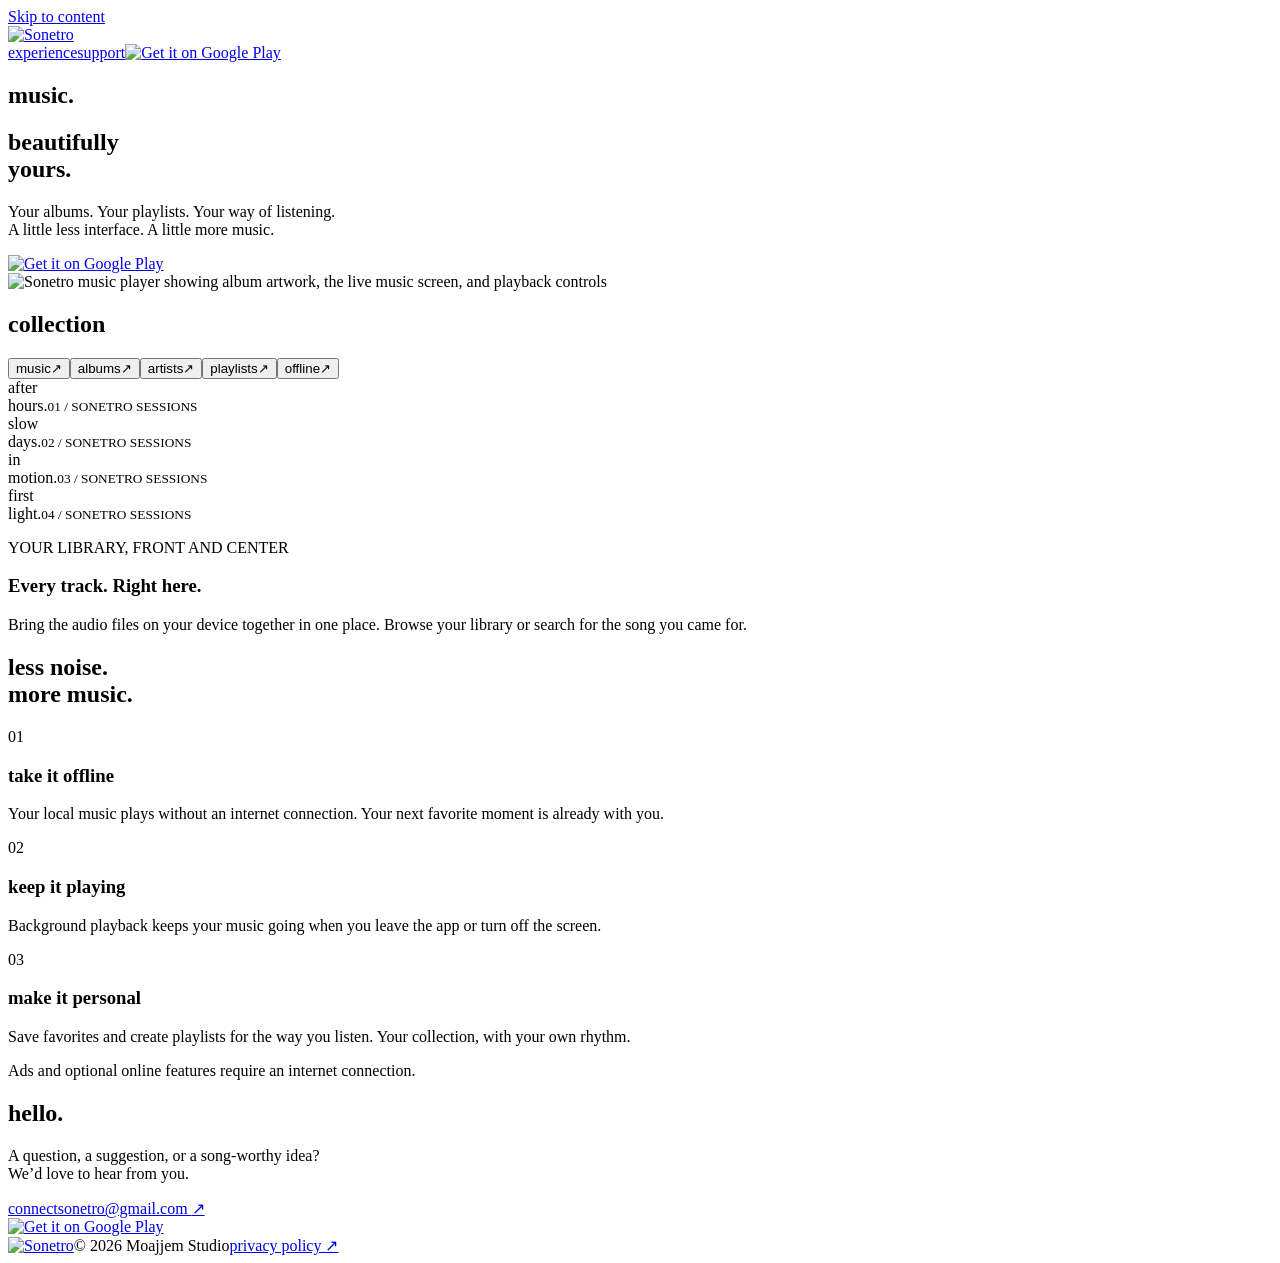
==== index.html @ 8605222c "Set canonical website address to sonetro.github.io" ====
<!doctype html>
<html lang="en"><head><meta charset="utf-8"><meta name="viewport" content="width=device-width,initial-scale=1"><meta name="description" content="Your music, beautifully yours. Sonetro brings a bold, minimal listening experience to your Android music collection."><meta name="theme-color" content="#000000"><title>Sonetro — your music. beautifully yours.</title><link rel="icon" href="assets/logo.svg"><link rel="stylesheet" href="style.24cc51cf4a.css"><script src="site.f8f70bc768.js" defer></script><link rel="canonical" href="https://sonetro.github.io/"><meta property="og:url" content="https://sonetro.github.io/"></head>
<body><a class="skip" href="#main">Skip to content</a>
<header class="header"><a class="brand" href="./" aria-label="Sonetro home"><img src="assets/sonetro-wordmark.svg" alt="Sonetro" width="169" height="30"></a><nav aria-label="Main navigation"><a href="#collection">experience</a><a href="#support">support</a><a class="store-badge" href="https://play.google.com/store/apps/details?id=com.music.neo" aria-label="Get Sonetro on Google Play"><img src="assets/google-play-badge.svg" alt="Get it on Google Play" width="180" height="53"></a></nav></header>
<main id="main"><section class="hero shell"><div class="hero-copy"><h1 class="gradient">music.</h1><h2>beautifully<br>yours.</h2><p class="intro">Your albums. Your playlists. Your way of listening. <br>A little less interface. A little more music.</p><a class="store-badge" href="https://play.google.com/store/apps/details?id=com.music.neo" aria-label="Get Sonetro on Google Play"><img src="assets/google-play-badge.svg" alt="Get it on Google Play" width="180" height="53"></a></div>
<div class="preview-wrap"><img class="app-screenshot" src="assets/sonetro-app-home.png" width="1226" height="2559" fetchpriority="high" alt="Sonetro music player showing album artwork, the live music screen, and playback controls"></div></section>

<section class="collection shell" id="collection"><div><h2 class="section-title">collection</h2><div class="collection-tabs" role="tablist" aria-label="Explore the collection" aria-orientation="vertical"><button role="tab" id="tab-music" aria-controls="collection-panel" aria-selected="true" data-tab="music">music<span>↗</span></button><button role="tab" id="tab-albums" aria-controls="collection-panel" aria-selected="false" tabindex="-1" data-tab="albums">albums<span>↗</span></button><button role="tab" id="tab-artists" aria-controls="collection-panel" aria-selected="false" tabindex="-1" data-tab="artists">artists<span>↗</span></button><button role="tab" id="tab-playlists" aria-controls="collection-panel" aria-selected="false" tabindex="-1" data-tab="playlists">playlists<span>↗</span></button><button role="tab" id="tab-offline" aria-controls="collection-panel" aria-selected="false" tabindex="-1" data-tab="offline">offline<span>↗</span></button></div></div><div class="collection-detail" role="tabpanel" id="collection-panel" aria-labelledby="tab-music" tabindex="0"><div class="cover-grid" aria-hidden="true"><div class="cover cover-one">after<br>hours.<small>01 / SONETRO SESSIONS</small></div><div class="cover cover-two">slow<br>days.<small>02 / SONETRO SESSIONS</small></div><div class="cover cover-three">in<br>motion.<small>03 / SONETRO SESSIONS</small></div><div class="cover cover-four">first<br>light.<small>04 / SONETRO SESSIONS</small></div></div><p class="detail-label">YOUR LIBRARY, FRONT AND CENTER</p><h3 id="detail-title">Every track. Right here.</h3><p id="detail-copy">Bring the audio files on your device together in one place. Browse your library or search for the song you came for.</p></div></section>
<section class="listening shell"><h2 class="section-title">less noise.<br><span class="gradient">more music.</span></h2><div class="feature-list"><article><span>01</span><h3>take it offline</h3><p>Your local music plays without an internet connection. Your next favorite moment is already with you.</p></article><article><span>02</span><h3>keep it playing</h3><p>Background playback keeps your music going when you leave the app or turn off the screen.</p></article><article><span>03</span><h3>make it personal</h3><p>Save favorites and create playlists for the way you listen. Your collection, with your own rhythm.</p></article></div><p class="note">Ads and optional online features require an internet connection.</p></section>
<section class="support shell" id="support"><div><h2 class="section-title">hello.</h2><p>A question, a suggestion, or a song-worthy idea?<br>We’d love to hear from you.</p><a class="contact" href="mailto:connectsonetro@gmail.com">connectsonetro@gmail.com <span aria-hidden="true">↗</span></a></div><a class="store-badge" href="https://play.google.com/store/apps/details?id=com.music.neo" aria-label="Get Sonetro on Google Play"><img src="assets/google-play-badge.svg" alt="Get it on Google Play" width="180" height="53"></a></section></main>
<footer class="shell"><a class="brand" href="./"><img src="assets/sonetro-wordmark-muted.svg" alt="Sonetro" width="169" height="30"></a><span>© 2026 Moajjem Studio</span><a href="privacy.html">privacy policy ↗</a></footer></body></html>
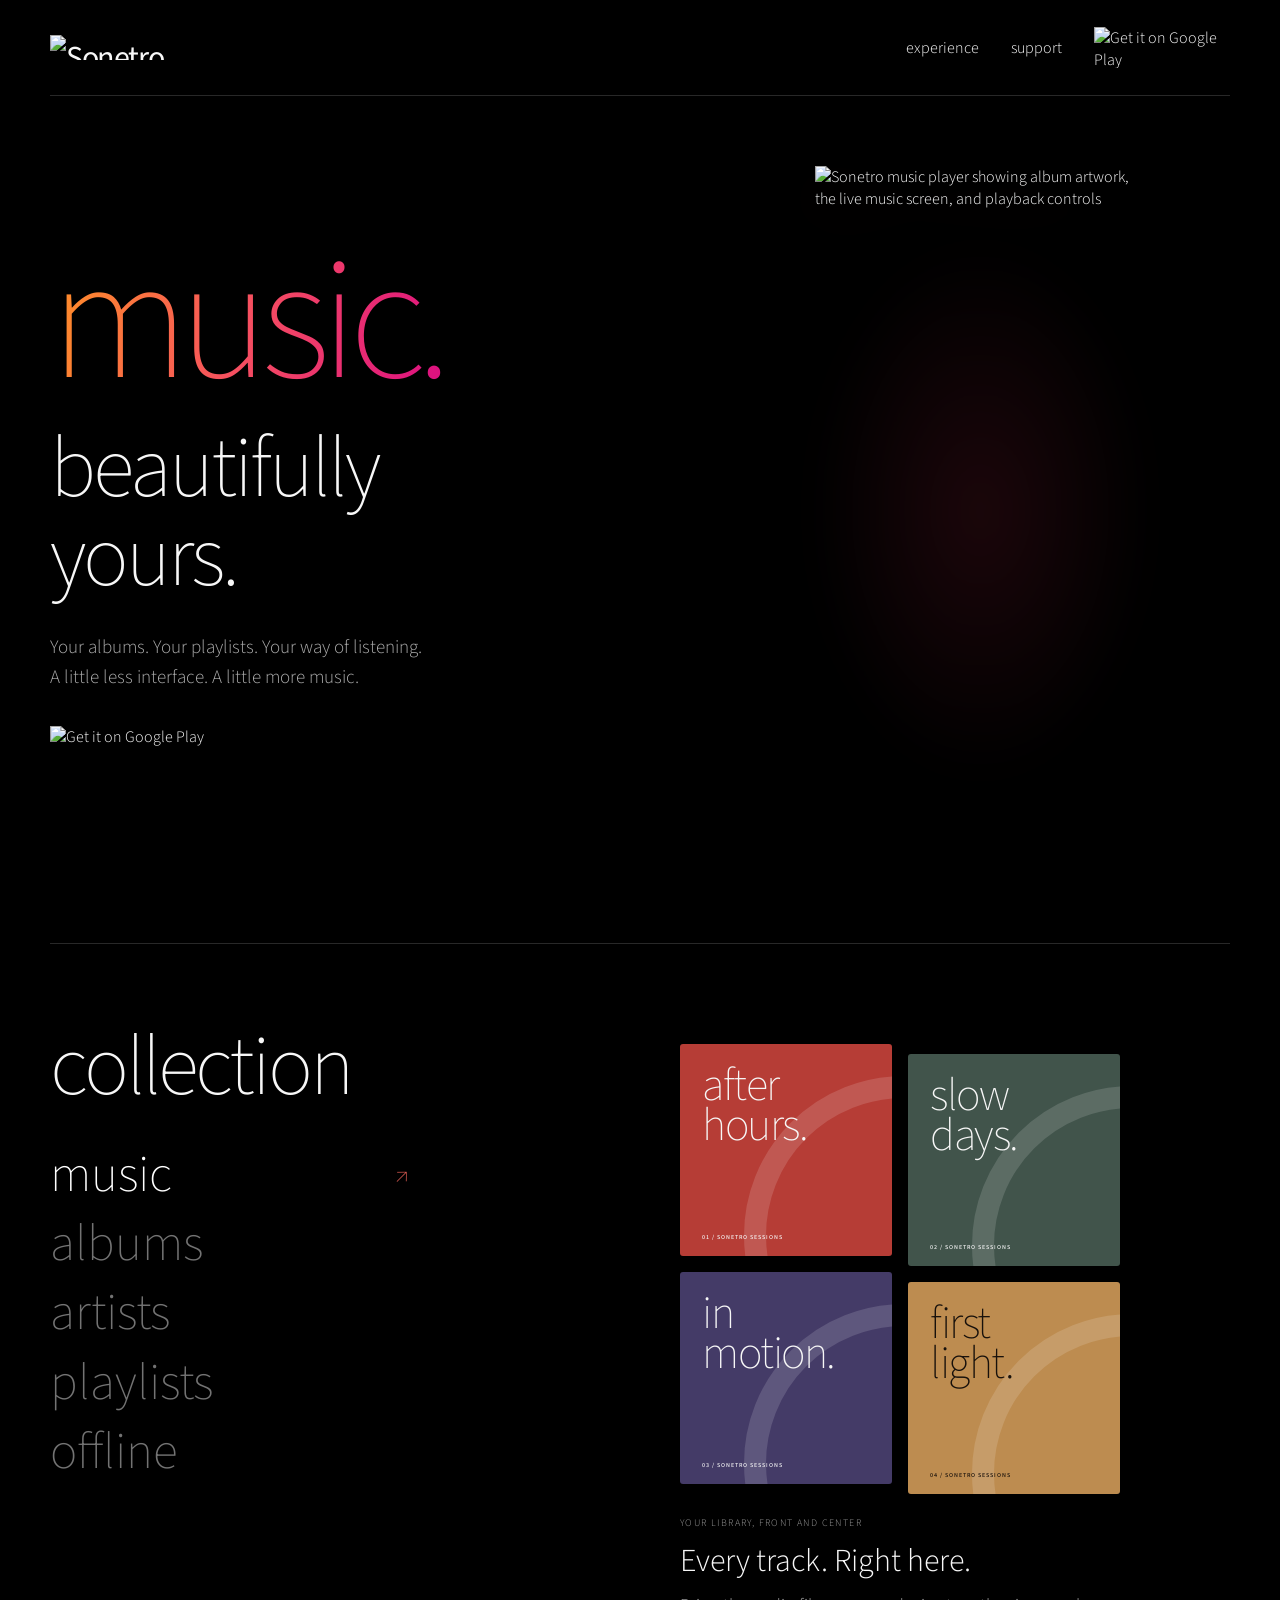
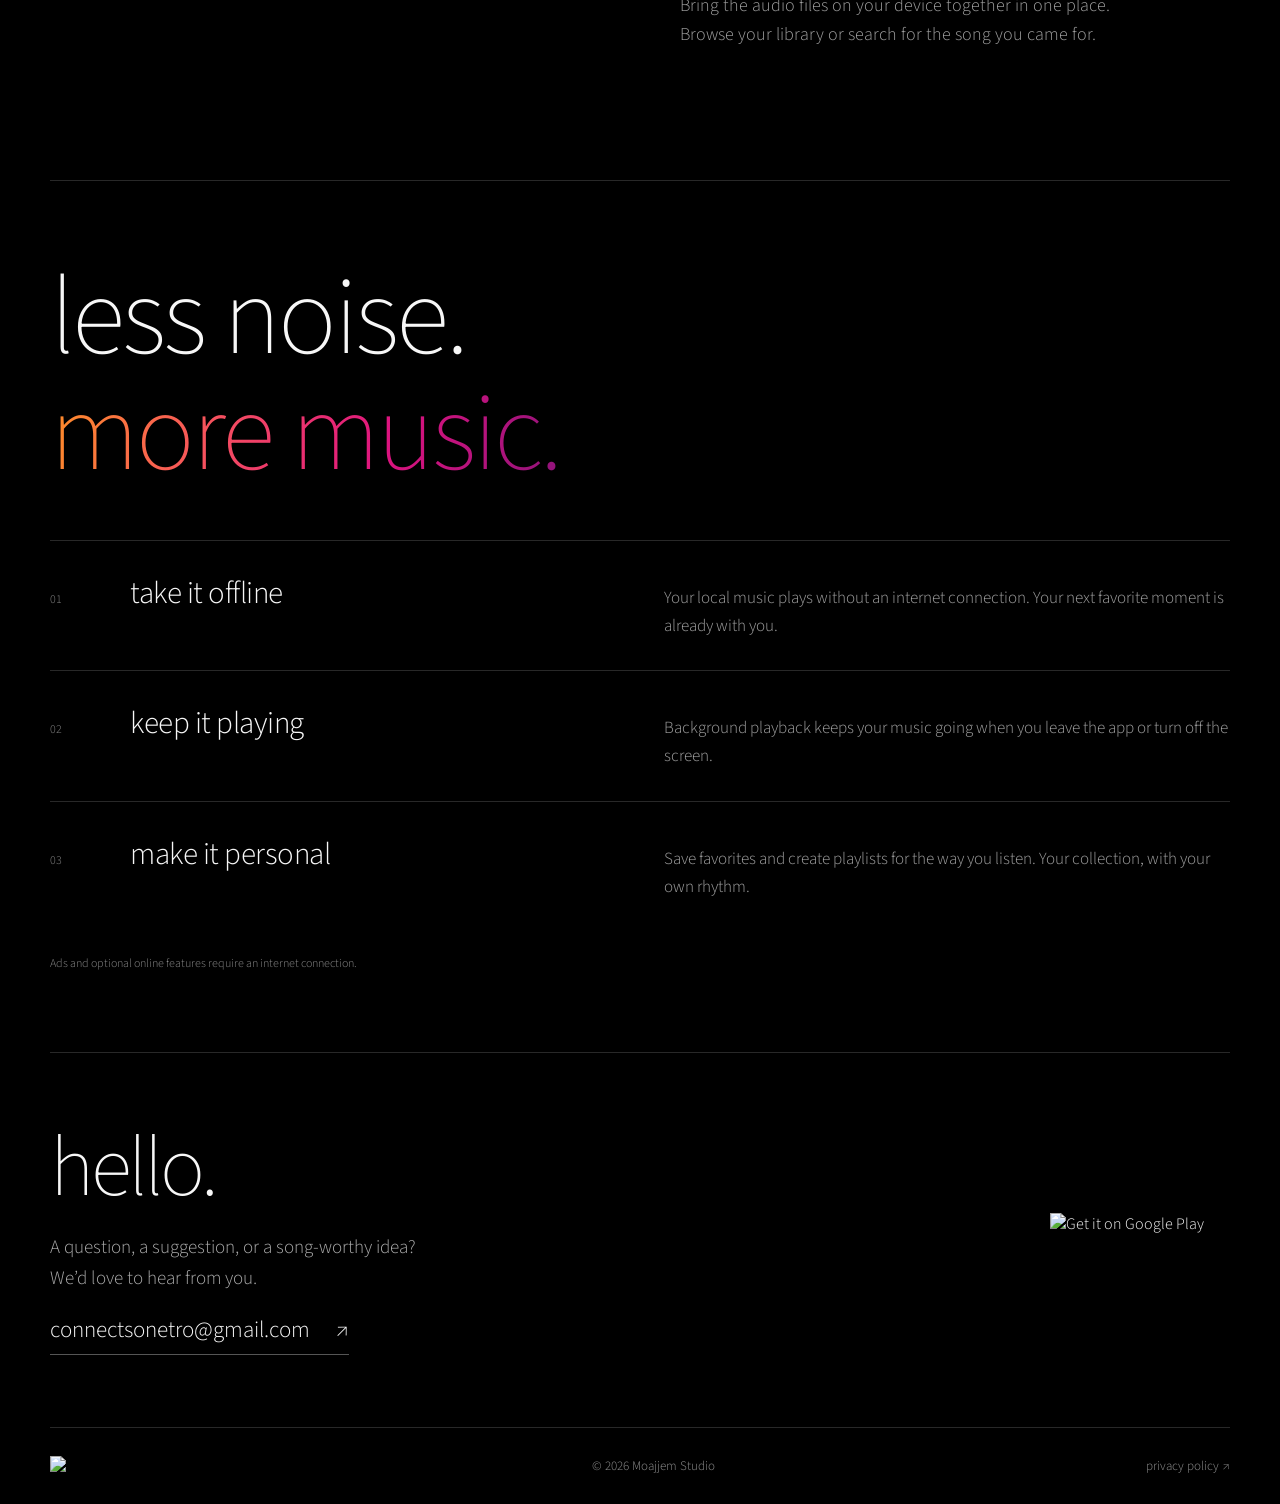
==== commit 2c8b4aaa: "Use Google Fonts Source Sans 3 across website" ====
--- a/index.html
+++ b/index.html
@@ -1,5 +1,5 @@
 <!doctype html>
-<html lang="en"><head><meta charset="utf-8"><meta name="viewport" content="width=device-width,initial-scale=1"><meta name="description" content="Your music, beautifully yours. Sonetro brings a bold, minimal listening experience to your Android music collection."><meta name="theme-color" content="#000000"><title>Sonetro — your music. beautifully yours.</title><link rel="icon" href="assets/logo.svg"><link rel="stylesheet" href="style.24cc51cf4a.css"><script src="site.f8f70bc768.js" defer></script><link rel="canonical" href="https://sonetro.github.io/"><meta property="og:url" content="https://sonetro.github.io/"></head>
+<html lang="en"><head><meta charset="utf-8"><meta name="viewport" content="width=device-width,initial-scale=1"><meta name="description" content="Your music, beautifully yours. Sonetro brings a bold, minimal listening experience to your Android music collection."><meta name="theme-color" content="#000000"><title>Sonetro — your music. beautifully yours.</title><link rel="icon" href="assets/logo.svg"><link rel="preconnect" href="https://fonts.googleapis.com"><link rel="preconnect" href="https://fonts.gstatic.com" crossorigin><link href="https://fonts.googleapis.com/css2?family=Source+Sans+3:wght@200..900&display=swap" rel="stylesheet"><link rel="stylesheet" href="style.782880256f.css"><script src="site.f8f70bc768.js" defer></script><link rel="canonical" href="https://sonetro.github.io/"><meta property="og:url" content="https://sonetro.github.io/"></head>
 <body><a class="skip" href="#main">Skip to content</a>
 <header class="header"><a class="brand" href="./" aria-label="Sonetro home"><img src="assets/sonetro-wordmark.svg" alt="Sonetro" width="169" height="30"></a><nav aria-label="Main navigation"><a href="#collection">experience</a><a href="#support">support</a><a class="store-badge" href="https://play.google.com/store/apps/details?id=com.music.neo" aria-label="Get Sonetro on Google Play"><img src="assets/google-play-badge.svg" alt="Get it on Google Play" width="180" height="53"></a></nav></header>
 <main id="main"><section class="hero shell"><div class="hero-copy"><h1 class="gradient">music.</h1><h2>beautifully<br>yours.</h2><p class="intro">Your albums. Your playlists. Your way of listening. <br>A little less interface. A little more music.</p><a class="store-badge" href="https://play.google.com/store/apps/details?id=com.music.neo" aria-label="Get Sonetro on Google Play"><img src="assets/google-play-badge.svg" alt="Get it on Google Play" width="180" height="53"></a></div>
--- a/style.782880256f.css
+++ b/style.782880256f.css
@@ -0,0 +1,19 @@
+:root{color-scheme:dark;--bg:#000;--text:#f7f7f7;--muted:#9b9b9b;--line:#282828;--accent:#f04a45}*{box-sizing:border-box}html{scroll-behavior:smooth;scroll-padding-top:30px}body{margin:0;background:var(--bg);color:var(--text);font-family:'Source Sans 3','Segoe UI',sans-serif;font-weight:300}a{color:inherit;text-decoration:none}button{font:inherit}a,button{-webkit-tap-highlight-color:transparent}a:focus-visible,button:focus-visible,[tabindex]:focus-visible{outline:2px solid #f97365;outline-offset:7px}a:hover{color:#ff8374}.shell,.header{width:min(1240px,88%);margin-inline:auto}.header{height:112px;display:flex;align-items:center;justify-content:space-between;border-bottom:1px solid var(--line)}.brand{font-size:32px;letter-spacing:-1.4px;font-weight:400}.brand span{font-size:11px;vertical-align:super;margin-left:5px}nav{display:flex;gap:40px;align-items:center;font-size:17px}.nav-download{display:flex;gap:25px;align-items:center}.nav-download span{font-size:28px}.hero{display:grid;grid-template-columns:1.15fr 1fr;gap:85px;padding-block:75px 95px;align-items:center}.eyebrow{font-size:11px;font-weight:500;letter-spacing:2px;color:var(--muted);margin:0 0 24px}.gradient{background:linear-gradient(105deg,#ff9224 0%,#f64f60 34%,#de137f 65%,#8c137a 100%);background-clip:text;-webkit-background-clip:text;color:transparent}h1,h2,h3,p{margin-top:0}h1{font-size:clamp(120px,14vw,200px);line-height:.94;font-weight:200;letter-spacing:-9px;margin:0 0 16px}h2{font-size:clamp(60px,7vw,96px);line-height:.98;font-weight:200;letter-spacing:-3px;margin-bottom:30px}.intro{font-size:20px;line-height:1.6;color:#aaa;margin:30px 0 40px}.download{display:inline-flex;align-items:center;gap:19px;font-size:27px;line-height:1.1}.download small{display:block;font-size:13px;letter-spacing:.3px;color:var(--muted);margin-top:9px}.circle{display:inline-flex;align-items:center;justify-content:center;border:2px solid currentColor;border-radius:50%;width:58px;height:58px;font-weight:300;font-size:35px;flex-shrink:0}.download:hover .circle{background:#fff;color:#000}.preview-wrap{max-width:365px;justify-self:center;width:100%;position:relative}.preview-wrap:before{content:'';position:absolute;inset:10% 0;background:radial-gradient(ellipse,#97184620,transparent 65%);z-index:-1}.phone{border:1px solid #3b3b3b;border-radius:29px;padding:20px 23px 28px;background:linear-gradient(155deg,#241412 0%,#090609 34%,#000 70%);box-shadow:0 30px 95px #c7214112;overflow:hidden}.phone-status{display:flex;justify-content:space-between;font-size:11px;padding-inline:4px;color:#ccc}.phone-title{font-size:79px;font-weight:200;letter-spacing:-4px;line-height:1.15;margin-top:9px}.phone-live{font-size:45px;line-height:1;display:flex;align-items:center;justify-content:space-between;margin:20px 0}.phone-live .circle{width:32px;height:32px;font-size:24px}.album-art{position:relative;aspect-ratio:1;overflow:hidden;background:#c84832;padding:18px;isolation:isolate}.album-art:after{content:'';position:absolute;inset:0;background:linear-gradient(140deg,transparent,#23132c9f);z-index:-1}.art-orbit{position:absolute;width:120%;height:120%;border:42px solid #f78c5088;border-radius:50%;left:23%;top:3%;z-index:-1}.album-art>span,.album-art>small{font-size:7px;letter-spacing:2px;font-weight:500}.album-art strong{display:block;font-size:62px;font-weight:200;line-height:.92;margin-top:33px;letter-spacing:-3px}.album-art small{position:absolute;bottom:18px;left:18px}.track-title{font-size:23px;line-height:1.2;margin-top:16px}.track-artist{font-size:20px;color:var(--accent);margin-top:4px}.audio-info{font-size:9px;letter-spacing:1px;color:#888;margin:10px 0 24px}.progress{display:flex;gap:13px;align-items:center;font-size:10px}.progress i{height:3px;flex:1;background:linear-gradient(to right,#eee 64%,#333 64%);border-radius:3px}.player-controls{display:flex;align-items:center;justify-content:space-between;margin-top:23px;font-size:21px}.player-controls .circle{height:37px;width:37px;font-size:14px}.player-controls .play{width:46px;height:46px;font-size:20px;padding-left:3px}.preview-caption{font-size:8px;letter-spacing:1.5px;color:#777;text-align:center;margin:17px -20px 0}.section-line{border-block:1px solid var(--line);padding-block:24px;display:flex;justify-content:space-between;font-size:10px;letter-spacing:2px;color:#888}.collection{padding-block:95px;display:grid;grid-template-columns:1fr 1fr;gap:100px}.section-title{font-size:clamp(58px,7vw,96px);font-weight:200;letter-spacing:-3px;line-height:1.05}.collection-tabs{display:flex;flex-direction:column;align-items:stretch;max-width:360px}.collection-tabs button{background:transparent;border:0;color:#737373;cursor:pointer;text-align:left;font-size:clamp(39px,4.5vw,60px);font-weight:200;padding:0 0 8px;display:flex;justify-content:space-between;align-items:center;line-height:1.2}.collection-tabs button span{font-size:25px;opacity:0}.collection-tabs button[aria-selected=true]{color:#fff}.collection-tabs button[aria-selected=true] span{opacity:1;color:#f06359}.collection-tabs button:hover{color:#ddd}.collection-detail{padding-top:20px;align-self:center}.cover-grid{display:grid;grid-template-columns:1fr 1fr;gap:12px;max-width:440px;margin-bottom:32px}.cover{aspect-ratio:1;padding:22px;position:relative;font-size:46px;line-height:.88;font-weight:200;letter-spacing:-1.5px;overflow:hidden;isolation:isolate}.cover:before{content:'';position:absolute;width:130%;height:130%;border:22px solid #ffffff24;border-radius:50%;left:30%;top:15%;z-index:-1}.cover small{font-size:6px;letter-spacing:1px;position:absolute;bottom:16px;left:22px;font-weight:500}.cover-one{background:#b63d36}.cover-two{background:#41544b}.cover-three{background:#443b67}.cover-four{background:#bd8c50;color:#17100b}.collection-detail .eyebrow{font-size:9px;margin-bottom:12px}.collection-detail h3{font-size:32px;font-weight:300;line-height:1.2;margin-bottom:12px}.collection-detail p:last-child{font-size:18px;line-height:1.6;color:#a0a0a0;max-width:440px;min-height:86px}.listening{padding-block:90px;border-top:1px solid var(--line)}.listening .section-title{font-size:clamp(70px,9vw,126px);margin-bottom:60px}.feature-list article{display:grid;grid-template-columns:60px 1fr 1.1fr;gap:20px;padding:27px 0;border-top:1px solid var(--line);align-items:baseline}.feature-list article>span{font-size:12px;color:#888}.feature-list h3{font-size:33px;font-weight:300;margin:0;letter-spacing:-.5px}.feature-list p{font-size:17px;line-height:1.65;color:#a0a0a0;margin:0}.note{font-size:12px;color:#888;margin:24px 0 0}.support{border-top:1px solid var(--line);padding-block:80px;display:flex;justify-content:space-between;gap:50px;align-items:center}.support p:not(.eyebrow){color:#aaa;font-size:19px;line-height:1.6}.support .section-title{margin-bottom:20px}.contact{font-size:23px;border-bottom:1px solid #555;padding-bottom:8px;display:inline-block}.contact span{margin-left:20px}footer{display:flex;align-items:center;justify-content:space-between;gap:25px;padding-block:30px;border-top:1px solid var(--line)}footer>span,footer>a:last-child{font-size:13px;color:#999}.skip{position:absolute;top:-100px;padding:12px;background:white;color:black;z-index:10}.skip:focus{top:10px}.policy{max-width:800px;padding-block:70px 100px}.policy h1{font-size:clamp(65px,9vw,110px);letter-spacing:-4px;line-height:1.05;margin-bottom:35px}.policy h2{font-size:32px;font-weight:300;letter-spacing:-.5px;margin:44px 0 16px}.policy p{font-size:18px;line-height:1.75;color:#bbb}.policy .identity{border-block:1px solid var(--line);padding-block:24px;font-size:15px}.policy strong{font-weight:500;color:#eee}.policy a{color:#ff8e84;text-decoration:underline;text-underline-offset:4px}.policy code{font-size:14px;overflow-wrap:anywhere}
+@media(min-width:1400px){.hero{gap:130px}}@media(max-width:800px){.header{height:90px}nav{gap:22px;font-size:15px}.hero{gap:35px;padding-top:55px}.hero h1{font-size:125px;letter-spacing:-6px}.hero h2{font-size:66px}.intro{font-size:18px}.phone{padding:17px}.phone-title{font-size:67px}.album-art strong{font-size:48px}.collection{gap:45px}.cover{font-size:37px;padding:16px}.cover small{left:16px;font-size:5px}.support{display:block}.support>.download{margin-top:45px}.feature-list article{grid-template-columns:35px 1fr 1.2fr}.feature-list h3{font-size:28px}}
+@media(max-width:580px){.shell,.header{width:88%}.header{height:82px}.brand{font-size:28px}nav{gap:20px}nav>a:first-child,nav>a:nth-child(2){display:none}.hero{grid-template-columns:1fr;padding-block:48px 55px;gap:50px}.hero h1{font-size:140px}.hero h2{font-size:76px}.intro{font-size:18px}.eyebrow{font-size:9px;letter-spacing:1.7px}.preview-wrap{max-width:330px}.phone{padding:20px 24px 26px}.phone-title{font-size:79px}.album-art strong{font-size:58px}.section-line{font-size:8px;letter-spacing:1px;gap:20px}.collection{display:block;padding-block:60px}.collection-tabs{max-width:none;flex-direction:row;flex-wrap:wrap;gap:10px 21px;margin-bottom:30px}.collection-tabs button{font-size:27px}.collection-tabs button span{display:none}.collection-tabs button[aria-selected=true]{border-bottom:1px solid #f06359}.cover{font-size:45px}.cover small{font-size:5px}.collection-detail{padding-top:0}.collection-detail p:last-child{min-height:100px}.section-title{font-size:67px}.listening{padding-block:60px}.listening .section-title{font-size:72px;letter-spacing:-3px}.feature-list article{grid-template-columns:25px 1fr;gap:10px}.feature-list p{grid-column:2}.support{padding-block:60px}.contact{font-size:20px}.contact span{margin-left:8px}.download{font-size:25px}footer{flex-wrap:wrap}footer .brand{width:100%}.policy{padding-top:50px}.policy h1{font-size:68px}.policy p{font-size:17px}}
+@media(prefers-reduced-motion:reduce){html{scroll-behavior:auto}}
+
+.app-screenshot{display:block;width:100%;height:auto;object-fit:contain}
+
+.brand{display:inline-flex;align-items:center}.brand img{display:block;width:169px;height:auto;max-width:100%}@media(max-width:580px){.brand img{width:140px}}
+
+/* Refined layout and responsive spacing. */
+.shell,.header{width:min(1180px,calc(100% - 96px))}
+.header{height:96px}.brand img{width:142px}.header nav{gap:32px;font-size:16px}
+.store-badge{display:inline-flex;flex-shrink:0;transition:transform .2s ease,opacity .2s ease;border-radius:8px}.store-badge img{display:block;width:180px;height:auto;max-width:100%}.store-badge:hover{transform:translateY(-3px);opacity:.88}.header .store-badge img{width:136px}
+.hero{grid-template-columns:minmax(0,1.2fr) minmax(0,1fr);gap:80px;padding-block:70px 88px}.hero h1{font-size:clamp(110px,13.5vw,185px);letter-spacing:-.055em;margin-bottom:20px}.hero h2{font-size:clamp(60px,6.7vw,88px);letter-spacing:-.035em;line-height:1.04}.intro{max-width:440px;margin:26px 0 32px;font-size:19px}.preview-wrap{max-width:330px;isolation:isolate}.preview-wrap:before{inset:8% -5%;background:radial-gradient(ellipse,#db325321,transparent 65%);filter:blur(20px)}.app-screenshot{filter:drop-shadow(0 20px 35px #d4302712)}
+.collection{border-top:1px solid var(--line);padding-block:80px;gap:80px}.section-title{font-size:clamp(56px,6.6vw,86px);margin-bottom:32px}.collection-tabs button{font-size:clamp(36px,4vw,53px);min-height:55px;transition:color .2s ease,padding .2s ease}.collection-tabs button:hover{padding-left:8px}.collection-detail{min-width:0}.cover-grid{gap:16px}.cover{border-radius:3px;transition:transform .25s ease}.cover:nth-child(even){transform:translateY(10px)}.cover-grid:hover .cover:nth-child(odd){transform:translateY(-4px)}.detail-label{font-size:10px;letter-spacing:1.4px;color:#999;margin:28px 0 12px}.collection-detail p:last-child{min-height:90px}.listening{padding-block:80px}.listening .section-title{font-size:clamp(64px,8.6vw,112px);margin-bottom:48px}.feature-list article{padding-block:30px}.feature-list h3{font-size:31px}.support{padding-block:72px}.support .store-badge{align-self:center}.contact{overflow-wrap:anywhere}footer .brand{width:auto}footer .brand img{width:110px}footer{padding-block:28px}footer>span,footer>a:last-child{color:#929292}
+@media(max-width:1000px){.shell,.header{width:calc(100% - 64px)}.hero{gap:40px}.hero h1{font-size:clamp(105px,14vw,150px)}.hero h2{font-size:clamp(52px,7vw,72px)}.preview-wrap{max-width:290px}.collection{gap:40px}.cover{font-size:38px}.support{gap:30px}}
+@media(max-width:700px){.shell,.header{width:calc(100% - 48px)}.header{height:80px}.brand img{width:126px}.header nav{gap:20px}.header nav>a:not(.store-badge){display:none}.header .store-badge img{width:118px}.hero{grid-template-columns:1fr;gap:42px;padding-block:46px 58px}.hero-copy{max-width:480px}.hero h1{font-size:clamp(98px,23vw,148px);margin-bottom:15px}.hero h2{font-size:clamp(54px,13vw,79px);margin-bottom:24px}.intro{font-size:18px;line-height:1.6;margin:22px 0 27px}.intro br{display:none}.hero .store-badge img{width:168px}.preview-wrap{max-width:248px;width:76%;margin-inline:auto;justify-self:center}.collection{display:block;padding-block:55px}.section-title{font-size:clamp(49px,12vw,72px);letter-spacing:-.035em}.collection-tabs{flex-direction:row;flex-wrap:wrap;max-width:none;gap:5px 22px;margin-bottom:28px}.collection-tabs button{font-size:27px;min-height:46px;padding:4px 0}.collection-tabs button span{display:none}.collection-tabs button:hover{padding-left:0}.collection-tabs button[aria-selected=true]{border-bottom:1px solid #f06359}.collection-detail{padding-top:0}.cover-grid{max-width:460px;gap:14px}.cover{font-size:clamp(31px,9vw,48px);padding:18px}.cover small{left:18px;font-size:5px}.collection-detail h3{font-size:29px}.collection-detail p:last-child{font-size:17px;min-height:100px}.listening{padding-block:55px}.listening .section-title{font-size:clamp(54px,13vw,80px);margin-bottom:36px}.feature-list article{grid-template-columns:25px minmax(0,1fr);gap:8px 12px;padding-block:25px}.feature-list h3{font-size:28px}.feature-list p{grid-column:2;font-size:16px}.support{display:block;padding-block:55px}.support>.store-badge{margin-top:32px}.support p:not(.eyebrow){font-size:17px}.contact{font-size:20px}.contact span{margin-left:8px}footer{display:grid;grid-template-columns:1fr auto;gap:20px;padding-block:28px}footer .brand{grid-column:1/-1}footer .brand img{width:96px}footer>span,footer>a:last-child{font-size:12px}.policy{padding-block:45px 65px}.policy h1{font-size:clamp(48px,12vw,75px);letter-spacing:-.04em}.policy h2{font-size:28px}.policy p{font-size:17px}}
+@media(max-width:360px){.shell,.header{width:calc(100% - 40px)}.header .brand img{width:112px}.header .store-badge img{width:106px}.hero h1{font-size:96px}.hero h2{font-size:53px}.preview-wrap{max-width:220px}.collection-tabs{gap:4px 17px}.collection-tabs button{font-size:25px}.contact{font-size:18px}footer{grid-template-columns:1fr}footer .brand{grid-column:auto}}
+@media(prefers-reduced-motion:reduce){*,*:before,*:after{transition:none!important}.cover-grid:hover .cover:nth-child(odd){transform:none}}
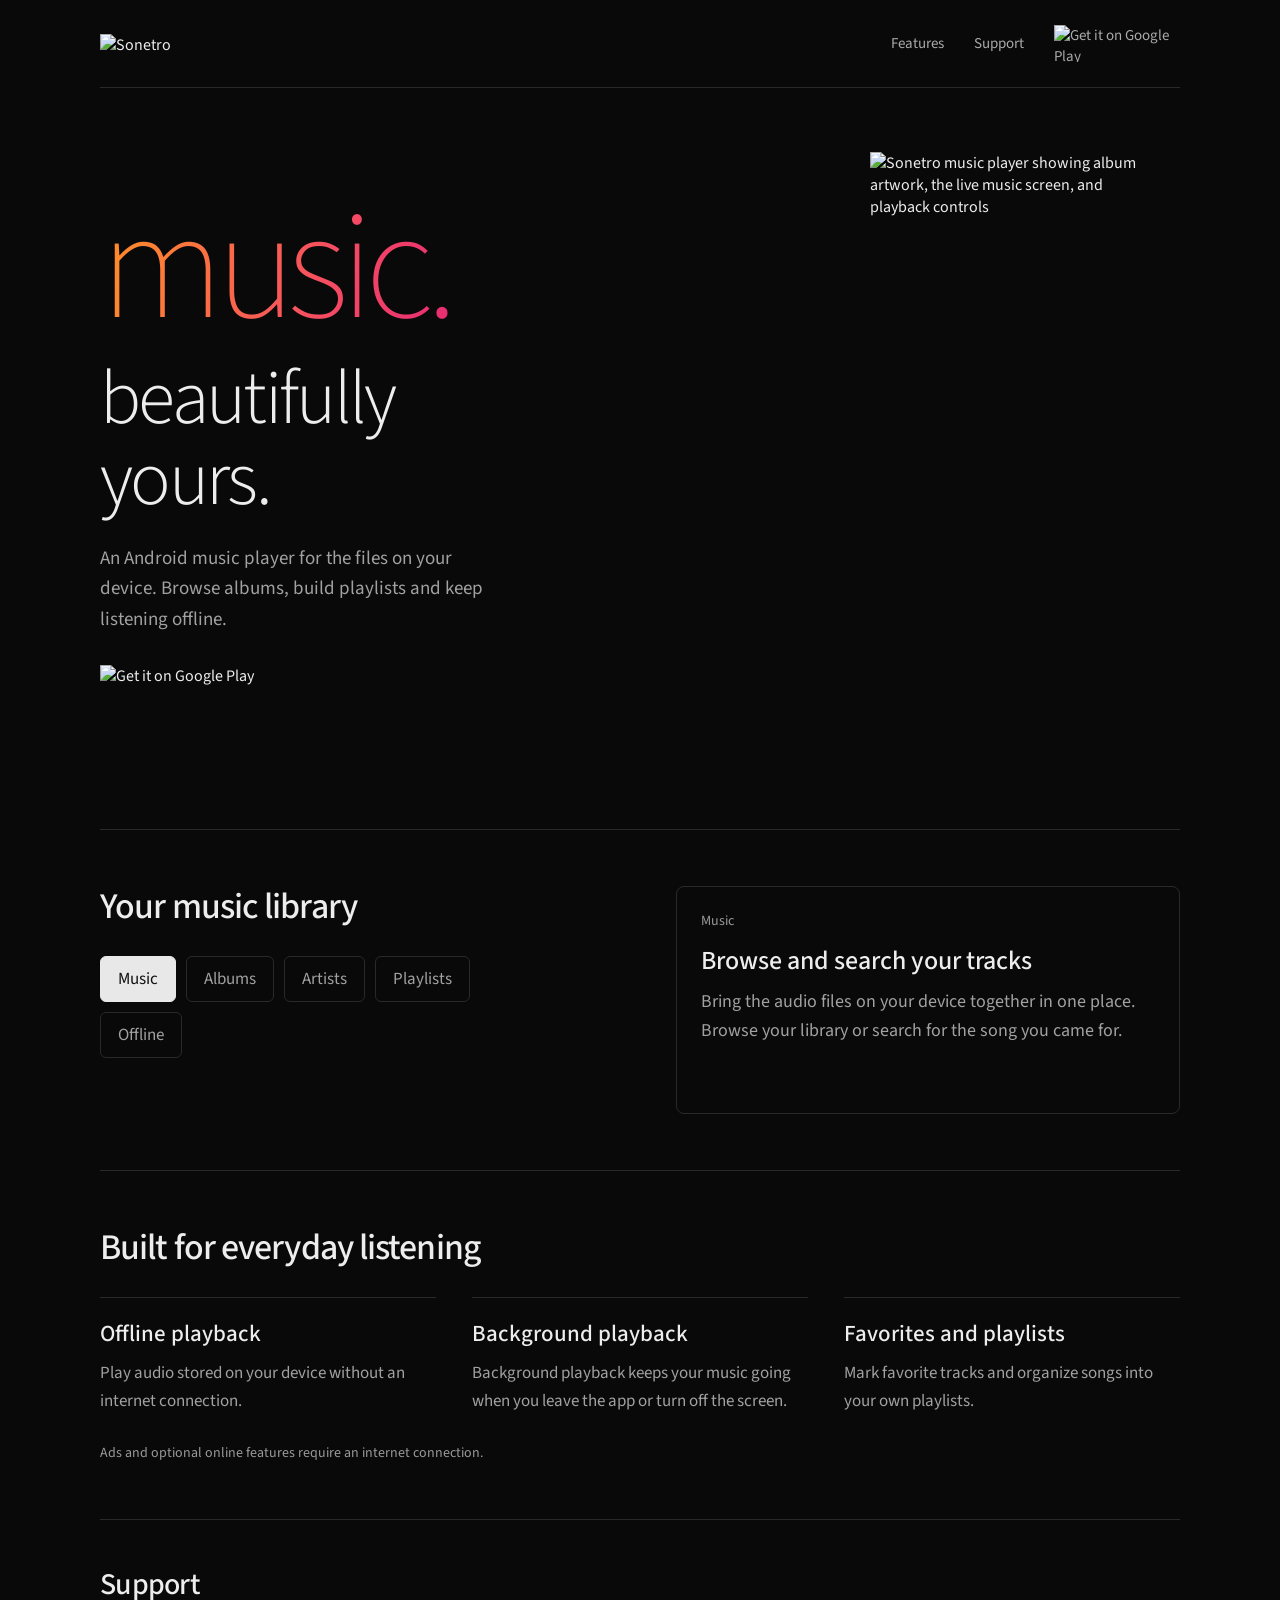
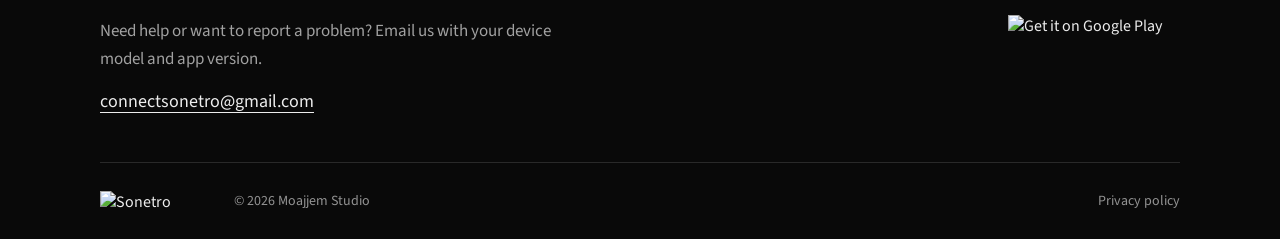
==== commit 5b807925: "Simplify website layout and match muted branding" ====
--- a/index.html
+++ b/index.html
@@ -1,11 +1,11 @@
 <!doctype html>
-<html lang="en"><head><meta charset="utf-8"><meta name="viewport" content="width=device-width,initial-scale=1"><meta name="description" content="Your music, beautifully yours. Sonetro brings a bold, minimal listening experience to your Android music collection."><meta name="theme-color" content="#000000"><title>Sonetro — your music. beautifully yours.</title><link rel="icon" href="assets/logo.svg"><link rel="preconnect" href="https://fonts.googleapis.com"><link rel="preconnect" href="https://fonts.gstatic.com" crossorigin><link href="https://fonts.googleapis.com/css2?family=Source+Sans+3:wght@200..900&display=swap" rel="stylesheet"><link rel="stylesheet" href="style.782880256f.css"><script src="site.f8f70bc768.js" defer></script><link rel="canonical" href="https://sonetro.github.io/"><meta property="og:url" content="https://sonetro.github.io/"></head>
+<html lang="en"><head><meta charset="utf-8"><meta name="viewport" content="width=device-width,initial-scale=1"><meta name="description" content="Your music, beautifully yours. Sonetro brings a bold, minimal listening experience to your Android music collection."><meta name="theme-color" content="#000000"><title>Sonetro — your music. beautifully yours.</title><link rel="icon" href="assets/logo.svg"><link rel="preconnect" href="https://fonts.googleapis.com"><link rel="preconnect" href="https://fonts.gstatic.com" crossorigin><link href="https://fonts.googleapis.com/css2?family=Source+Sans+3:wght@200..900&display=swap" rel="stylesheet"><link rel="stylesheet" href="style.655a02a662.css"><script src="site.f71cf65530.js" defer></script><link rel="canonical" href="https://sonetro.github.io/"><meta property="og:url" content="https://sonetro.github.io/"></head>
 <body><a class="skip" href="#main">Skip to content</a>
-<header class="header"><a class="brand" href="./" aria-label="Sonetro home"><img src="assets/sonetro-wordmark.svg" alt="Sonetro" width="169" height="30"></a><nav aria-label="Main navigation"><a href="#collection">experience</a><a href="#support">support</a><a class="store-badge" href="https://play.google.com/store/apps/details?id=com.music.neo" aria-label="Get Sonetro on Google Play"><img src="assets/google-play-badge.svg" alt="Get it on Google Play" width="180" height="53"></a></nav></header>
-<main id="main"><section class="hero shell"><div class="hero-copy"><h1 class="gradient">music.</h1><h2>beautifully<br>yours.</h2><p class="intro">Your albums. Your playlists. Your way of listening. <br>A little less interface. A little more music.</p><a class="store-badge" href="https://play.google.com/store/apps/details?id=com.music.neo" aria-label="Get Sonetro on Google Play"><img src="assets/google-play-badge.svg" alt="Get it on Google Play" width="180" height="53"></a></div>
+<header class="header"><a class="brand" href="./" aria-label="Sonetro home"><img src="assets/sonetro-wordmark-muted.svg" alt="Sonetro" width="169" height="30"></a><nav aria-label="Main navigation"><a href="#collection">Features</a><a href="#support">Support</a><a class="store-badge" href="https://play.google.com/store/apps/details?id=com.music.neo" aria-label="Get Sonetro on Google Play"><img src="assets/google-play-badge.svg" alt="Get it on Google Play" width="180" height="53"></a></nav></header>
+<main id="main"><section class="hero shell"><div class="hero-copy"><h1 class="gradient">music.</h1><h2>beautifully<br>yours.</h2><p class="intro">An Android music player for the files on your device. Browse albums, build playlists and keep listening offline.</p><a class="store-badge" href="https://play.google.com/store/apps/details?id=com.music.neo" aria-label="Get Sonetro on Google Play"><img src="assets/google-play-badge.svg" alt="Get it on Google Play" width="180" height="53"></a></div>
 <div class="preview-wrap"><img class="app-screenshot" src="assets/sonetro-app-home.png" width="1226" height="2559" fetchpriority="high" alt="Sonetro music player showing album artwork, the live music screen, and playback controls"></div></section>
 
-<section class="collection shell" id="collection"><div><h2 class="section-title">collection</h2><div class="collection-tabs" role="tablist" aria-label="Explore the collection" aria-orientation="vertical"><button role="tab" id="tab-music" aria-controls="collection-panel" aria-selected="true" data-tab="music">music<span>↗</span></button><button role="tab" id="tab-albums" aria-controls="collection-panel" aria-selected="false" tabindex="-1" data-tab="albums">albums<span>↗</span></button><button role="tab" id="tab-artists" aria-controls="collection-panel" aria-selected="false" tabindex="-1" data-tab="artists">artists<span>↗</span></button><button role="tab" id="tab-playlists" aria-controls="collection-panel" aria-selected="false" tabindex="-1" data-tab="playlists">playlists<span>↗</span></button><button role="tab" id="tab-offline" aria-controls="collection-panel" aria-selected="false" tabindex="-1" data-tab="offline">offline<span>↗</span></button></div></div><div class="collection-detail" role="tabpanel" id="collection-panel" aria-labelledby="tab-music" tabindex="0"><div class="cover-grid" aria-hidden="true"><div class="cover cover-one">after<br>hours.<small>01 / SONETRO SESSIONS</small></div><div class="cover cover-two">slow<br>days.<small>02 / SONETRO SESSIONS</small></div><div class="cover cover-three">in<br>motion.<small>03 / SONETRO SESSIONS</small></div><div class="cover cover-four">first<br>light.<small>04 / SONETRO SESSIONS</small></div></div><p class="detail-label">YOUR LIBRARY, FRONT AND CENTER</p><h3 id="detail-title">Every track. Right here.</h3><p id="detail-copy">Bring the audio files on your device together in one place. Browse your library or search for the song you came for.</p></div></section>
-<section class="listening shell"><h2 class="section-title">less noise.<br><span class="gradient">more music.</span></h2><div class="feature-list"><article><span>01</span><h3>take it offline</h3><p>Your local music plays without an internet connection. Your next favorite moment is already with you.</p></article><article><span>02</span><h3>keep it playing</h3><p>Background playback keeps your music going when you leave the app or turn off the screen.</p></article><article><span>03</span><h3>make it personal</h3><p>Save favorites and create playlists for the way you listen. Your collection, with your own rhythm.</p></article></div><p class="note">Ads and optional online features require an internet connection.</p></section>
-<section class="support shell" id="support"><div><h2 class="section-title">hello.</h2><p>A question, a suggestion, or a song-worthy idea?<br>We’d love to hear from you.</p><a class="contact" href="mailto:connectsonetro@gmail.com">connectsonetro@gmail.com <span aria-hidden="true">↗</span></a></div><a class="store-badge" href="https://play.google.com/store/apps/details?id=com.music.neo" aria-label="Get Sonetro on Google Play"><img src="assets/google-play-badge.svg" alt="Get it on Google Play" width="180" height="53"></a></section></main>
-<footer class="shell"><a class="brand" href="./"><img src="assets/sonetro-wordmark-muted.svg" alt="Sonetro" width="169" height="30"></a><span>© 2026 Moajjem Studio</span><a href="privacy.html">privacy policy ↗</a></footer></body></html>
+<section class="collection shell" id="collection"><div><h2 class="section-title">Your music library</h2><div class="collection-tabs" role="tablist" aria-label="Explore the collection" aria-orientation="vertical"><button role="tab" id="tab-music" aria-controls="collection-panel" aria-selected="true" data-tab="music">music</button><button role="tab" id="tab-albums" aria-controls="collection-panel" aria-selected="false" tabindex="-1" data-tab="albums">albums</button><button role="tab" id="tab-artists" aria-controls="collection-panel" aria-selected="false" tabindex="-1" data-tab="artists">artists</button><button role="tab" id="tab-playlists" aria-controls="collection-panel" aria-selected="false" tabindex="-1" data-tab="playlists">playlists</button><button role="tab" id="tab-offline" aria-controls="collection-panel" aria-selected="false" tabindex="-1" data-tab="offline">offline</button></div></div><div class="collection-detail" role="tabpanel" id="collection-panel" aria-labelledby="tab-music" tabindex="0"><p class="detail-label">Music</p><h3 id="detail-title">Browse and search your tracks</h3><p id="detail-copy">Bring the audio files on your device together in one place. Browse your library or search for the song you came for.</p></div></section>
+<section class="listening shell"><h2 class="section-title">Built for everyday listening</h2><div class="feature-list"><article><h3>Offline playback</h3><p>Play audio stored on your device without an internet connection.</p></article><article><h3>Background playback</h3><p>Background playback keeps your music going when you leave the app or turn off the screen.</p></article><article><h3>Favorites and playlists</h3><p>Mark favorite tracks and organize songs into your own playlists.</p></article></div><p class="note">Ads and optional online features require an internet connection.</p></section>
+<section class="support shell" id="support"><div><h2 class="section-title">Support</h2><p>Need help or want to report a problem? Email us with your device model and app version.</p><a class="contact" href="mailto:connectsonetro@gmail.com">connectsonetro@gmail.com </a></div><a class="store-badge" href="https://play.google.com/store/apps/details?id=com.music.neo" aria-label="Get Sonetro on Google Play"><img src="assets/google-play-badge.svg" alt="Get it on Google Play" width="180" height="53"></a></section></main>
+<footer class="shell"><a class="brand" href="./"><img src="assets/sonetro-wordmark-muted.svg" alt="Sonetro" width="169" height="30"></a><span>© 2026 Moajjem Studio</span><a href="privacy.html">Privacy policy</a></footer></body></html>
--- a/style.655a02a662.css
+++ b/style.655a02a662.css
@@ -0,0 +1,5 @@
+:root{color-scheme:dark;--bg:#090909;--text:#ededed;--muted:#a1a1a1;--line:#292929}*{box-sizing:border-box}html{scroll-behavior:smooth;scroll-padding-top:24px}body{margin:0;background:var(--bg);color:var(--text);font-family:'Source Sans 3','Segoe UI',sans-serif;font-weight:400;-webkit-font-smoothing:antialiased}a{color:inherit;text-decoration:none}a:hover{color:#fff}a:focus-visible,button:focus-visible,[tabindex]:focus-visible{outline:2px solid #ddd;outline-offset:5px}button{font:inherit}.shell,.header{width:min(1080px,calc(100% - 80px));margin-inline:auto}.header{height:88px;display:flex;align-items:center;justify-content:space-between;border-bottom:1px solid var(--line)}.brand{display:inline-flex;align-items:center}.brand img{display:block;width:110px;height:auto}nav{display:flex;align-items:center;gap:30px;font-size:15px;color:#aaa}.store-badge{display:inline-flex;flex-shrink:0}.store-badge img{display:block;width:172px;height:auto}.store-badge:hover{opacity:.85}.header .store-badge img{width:126px}h1,h2,h3,p{margin-top:0}.hero{display:grid;grid-template-columns:minmax(0,1fr) 330px;gap:100px;align-items:center;padding-block:64px 72px}.hero h1{font-size:clamp(100px,12vw,154px);font-weight:200;line-height:1;letter-spacing:-.055em;margin-bottom:12px}.gradient{background:linear-gradient(105deg,#ff9224,#f64f60 35%,#de137f 70%,#8c137a);background-clip:text;-webkit-background-clip:text;color:transparent}.hero h2{font-size:clamp(54px,6vw,76px);font-weight:300;line-height:1.06;letter-spacing:-.035em;margin-bottom:24px}.intro{font-size:19px;line-height:1.6;color:var(--muted);max-width:400px;margin-bottom:30px}.preview-wrap{width:100%;max-width:290px;justify-self:center}.app-screenshot{width:100%;height:auto;display:block}.section-title{font-size:36px;line-height:1.15;letter-spacing:-.025em;font-weight:500;margin-bottom:28px}.collection{border-top:1px solid var(--line);padding-block:56px;display:grid;grid-template-columns:1fr 1fr;gap:72px;align-items:start}.collection-tabs{display:flex;flex-wrap:wrap;gap:10px;max-width:420px}.collection-tabs button{cursor:pointer;border:1px solid var(--line);border-radius:6px;background:transparent;color:var(--muted);padding:10px 17px;min-height:44px;font-size:17px;text-transform:capitalize}.collection-tabs button:hover{border-color:#666;color:#eee}.collection-tabs button[aria-selected=true]{background:#e8e8e8;border-color:#e8e8e8;color:#111}.collection-detail{padding:24px;border:1px solid var(--line);border-radius:8px;min-height:228px}.detail-label{color:#999;font-size:14px;margin-bottom:14px}.collection-detail h3{font-size:26px;font-weight:500;line-height:1.2;margin-bottom:12px}.collection-detail p:last-child{font-size:18px;line-height:1.6;color:var(--muted);margin-bottom:0}.listening{padding-block:56px;border-top:1px solid var(--line)}.feature-list{display:grid;grid-template-columns:repeat(3,minmax(0,1fr));gap:36px}.feature-list article{border-top:1px solid var(--line);padding-top:22px}.feature-list h3{font-size:23px;font-weight:500;line-height:1.25;margin-bottom:12px}.feature-list p{font-size:17px;line-height:1.6;color:var(--muted);margin:0}.note{font-size:14px;color:#999;margin:28px 0 0}.support{border-top:1px solid var(--line);padding-block:48px;display:flex;align-items:center;justify-content:space-between;gap:48px}.support .section-title{font-size:30px;margin-bottom:16px}.support p{font-size:17px;line-height:1.6;color:var(--muted);max-width:480px;margin-bottom:16px}.contact{font-size:18px;text-decoration:underline;text-underline-offset:5px;overflow-wrap:anywhere}footer{border-top:1px solid var(--line);padding-block:28px;display:flex;align-items:center;gap:24px}footer>span{margin-right:auto}footer>span,footer>a:last-child{font-size:14px;color:#929292}.skip{position:absolute;top:-100px;padding:12px;background:white;color:black;z-index:10}.skip:focus{top:10px}.policy{max-width:800px;padding-block:56px 72px}.policy .eyebrow{font-size:12px;color:#999;letter-spacing:1px}.policy h1{font-size:clamp(44px,7vw,70px);font-weight:400;line-height:1.1;letter-spacing:-.035em;color:#eee;background:none;margin-bottom:32px}.policy h2{font-size:26px;font-weight:500;line-height:1.2;margin:36px 0 14px}.policy p{font-size:18px;line-height:1.75;color:#bbb}.policy .identity{border-block:1px solid var(--line);padding-block:22px;font-size:16px}.policy strong{font-weight:600;color:#ddd}.policy a{text-decoration:underline;text-underline-offset:4px}.policy code{font-size:14px;overflow-wrap:anywhere}
+@media(max-width:900px){.shell,.header{width:calc(100% - 64px)}.hero{gap:48px;grid-template-columns:minmax(0,1fr) 260px}.preview-wrap{max-width:260px}.hero h1{font-size:112px}.hero h2{font-size:58px}.collection{gap:32px}.feature-list{gap:24px}}
+@media(max-width:700px){.shell,.header{width:calc(100% - 48px)}.header{height:74px}.brand img{width:96px}.header nav{gap:18px}.header nav>a:not(.store-badge){display:none}.header .store-badge img{width:114px}.hero{grid-template-columns:1fr;gap:36px;padding-block:40px 48px}.hero h1{font-size:clamp(96px,25vw,132px)}.hero h2{font-size:clamp(52px,13vw,68px)}.intro{font-size:18px;max-width:420px}.preview-wrap{width:72%;max-width:230px}.collection{display:block;padding-block:40px}.section-title{font-size:30px;margin-bottom:22px}.collection-tabs{margin-bottom:24px;gap:8px}.collection-tabs button{padding:9px 14px;font-size:16px}.collection-detail{min-height:220px;padding:22px}.collection-detail h3{font-size:24px}.collection-detail p:last-child{font-size:17px}.listening{padding-block:40px}.feature-list{display:block}.feature-list article{padding-block:22px}.feature-list h3{font-size:22px}.note{margin-top:8px}.support{display:block;padding-block:36px}.support>.store-badge{margin-top:28px}footer{display:grid;grid-template-columns:1fr auto;gap:18px}footer .brand{grid-column:1/-1}footer>span{margin:0}footer>span,footer>a:last-child{font-size:13px}.policy{padding-block:40px 56px}.policy h2{font-size:25px}.policy p{font-size:17px}.policy .identity{font-size:15px}}
+@media(max-width:360px){.shell,.header{width:calc(100% - 40px)}.header .store-badge img{width:106px}.preview-wrap{max-width:210px}.hero h1{font-size:94px}.hero h2{font-size:51px}.contact{font-size:17px}}
+@media(prefers-reduced-motion:reduce){html{scroll-behavior:auto}}
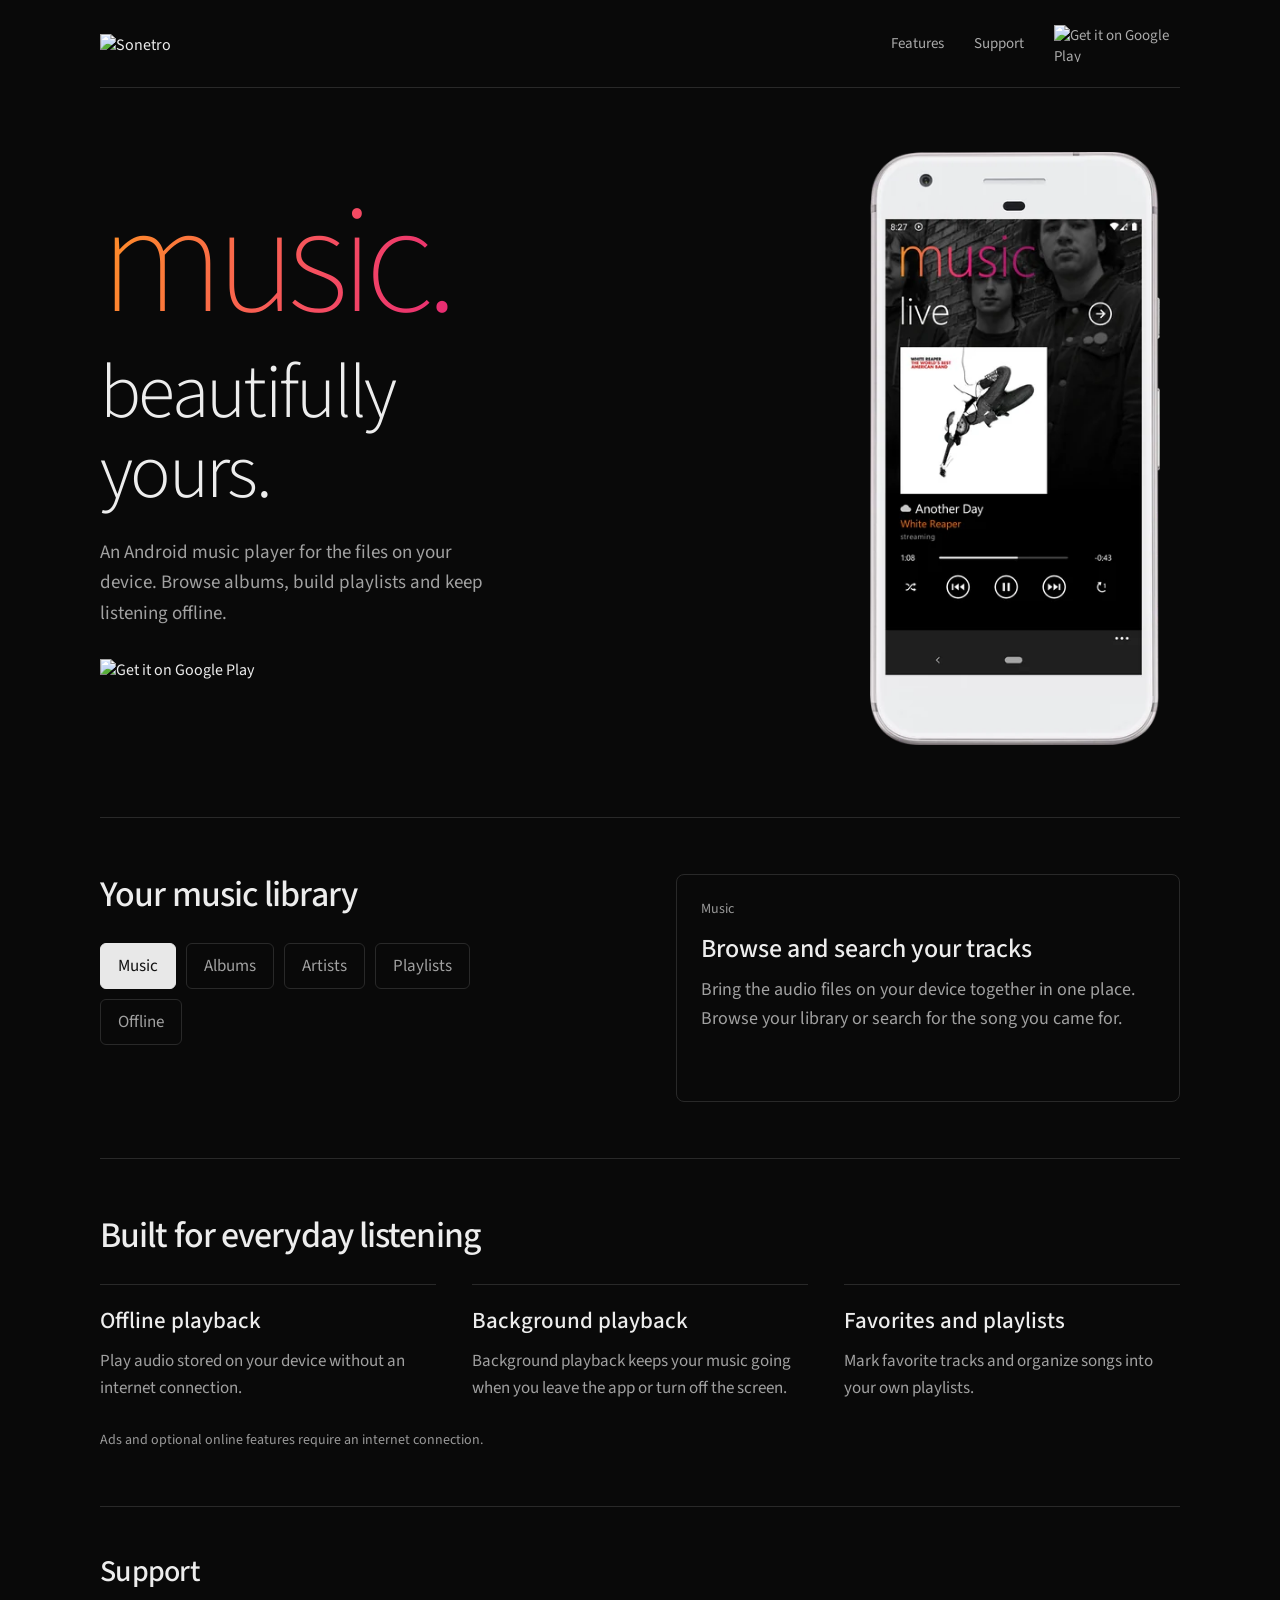
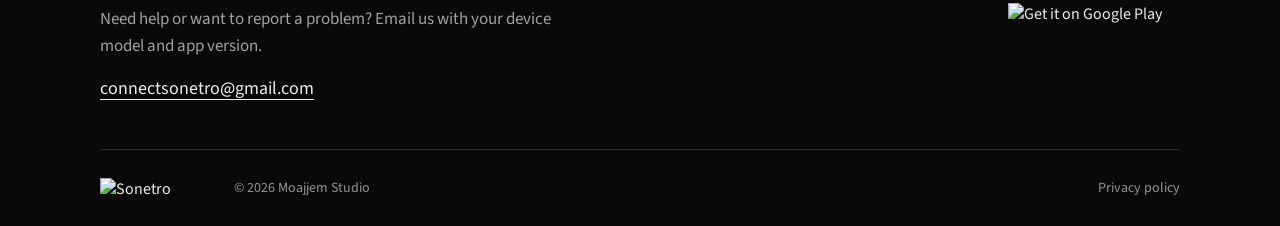
==== commit 7c4fa333: "Replace hero screenshot with responsive optimized WebP images" ====
--- a/index.html
+++ b/index.html
@@ -3,7 +3,7 @@
 <body><a class="skip" href="#main">Skip to content</a>
 <header class="header"><a class="brand" href="./" aria-label="Sonetro home"><img src="assets/sonetro-wordmark-muted.svg" alt="Sonetro" width="169" height="30"></a><nav aria-label="Main navigation"><a href="#collection">Features</a><a href="#support">Support</a><a class="store-badge" href="https://play.google.com/store/apps/details?id=com.music.neo" aria-label="Get Sonetro on Google Play"><img src="assets/google-play-badge.svg" alt="Get it on Google Play" width="180" height="53"></a></nav></header>
 <main id="main"><section class="hero shell"><div class="hero-copy"><h1 class="gradient">music.</h1><h2>beautifully<br>yours.</h2><p class="intro">An Android music player for the files on your device. Browse albums, build playlists and keep listening offline.</p><a class="store-badge" href="https://play.google.com/store/apps/details?id=com.music.neo" aria-label="Get Sonetro on Google Play"><img src="assets/google-play-badge.svg" alt="Get it on Google Play" width="180" height="53"></a></div>
-<div class="preview-wrap"><img class="app-screenshot" src="assets/sonetro-app-home.png" width="1226" height="2559" fetchpriority="high" alt="Sonetro music player showing album artwork, the live music screen, and playback controls"></div></section>
+<div class="preview-wrap"><img class="app-screenshot" src="assets/sonetro-player-640.webp" srcset="assets/sonetro-player-320.webp 320w, assets/sonetro-player-640.webp 640w, assets/sonetro-player-960.webp 960w" sizes="(max-width: 700px) 230px, (max-width: 900px) 260px, 290px" width="1222" height="2498" fetchpriority="high" decoding="async" alt="Sonetro music player on an Android phone showing Another Day by White Reaper and playback controls"></div></section>
 
 <section class="collection shell" id="collection"><div><h2 class="section-title">Your music library</h2><div class="collection-tabs" role="tablist" aria-label="Explore the collection" aria-orientation="vertical"><button role="tab" id="tab-music" aria-controls="collection-panel" aria-selected="true" data-tab="music">music</button><button role="tab" id="tab-albums" aria-controls="collection-panel" aria-selected="false" tabindex="-1" data-tab="albums">albums</button><button role="tab" id="tab-artists" aria-controls="collection-panel" aria-selected="false" tabindex="-1" data-tab="artists">artists</button><button role="tab" id="tab-playlists" aria-controls="collection-panel" aria-selected="false" tabindex="-1" data-tab="playlists">playlists</button><button role="tab" id="tab-offline" aria-controls="collection-panel" aria-selected="false" tabindex="-1" data-tab="offline">offline</button></div></div><div class="collection-detail" role="tabpanel" id="collection-panel" aria-labelledby="tab-music" tabindex="0"><p class="detail-label">Music</p><h3 id="detail-title">Browse and search your tracks</h3><p id="detail-copy">Bring the audio files on your device together in one place. Browse your library or search for the song you came for.</p></div></section>
 <section class="listening shell"><h2 class="section-title">Built for everyday listening</h2><div class="feature-list"><article><h3>Offline playback</h3><p>Play audio stored on your device without an internet connection.</p></article><article><h3>Background playback</h3><p>Background playback keeps your music going when you leave the app or turn off the screen.</p></article><article><h3>Favorites and playlists</h3><p>Mark favorite tracks and organize songs into your own playlists.</p></article></div><p class="note">Ads and optional online features require an internet connection.</p></section>
